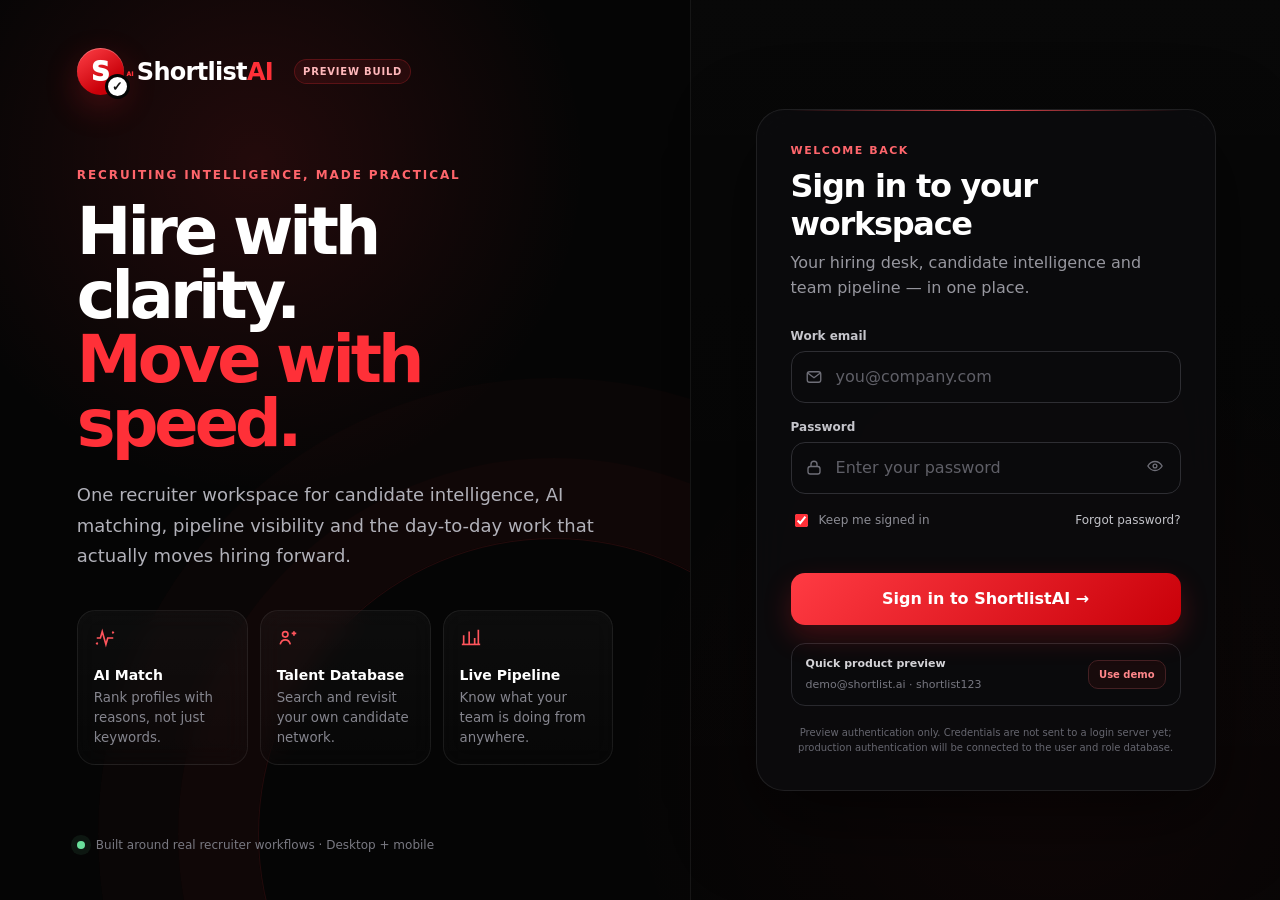
==== static/login.html @ 1497d72a "Add premium ShortlistAI login experience" ====
<!doctype html>
<html lang="en">
<head>
<meta charset="utf-8"/>
<meta name="viewport" content="width=device-width,initial-scale=1,viewport-fit=cover"/>
<title>Sign in · ShortlistAI</title>
<meta name="theme-color" content="#050505"/>
<link rel="manifest" href="/static/manifest.webmanifest"/>
<link rel="icon" type="image/png" sizes="192x192" href="/static/icons/icon-192.png"/>
<style>
:root{
  --bg:#050505;--panel:#0c0c0e;--panel2:#121214;--line:#29292e;--line2:#3b1d20;
  --text:#fff;--muted:#97979f;--soft:#c9c9cf;--red:#ff3038;--red2:#cf0710;--green:#69df9b;
  --shadow:0 28px 80px rgba(0,0,0,.55);--mx:20%;--my:18%;
}
*{box-sizing:border-box}html,body{margin:0;min-height:100%;background:#050505;color:var(--text);font-family:Inter,ui-sans-serif,system-ui,-apple-system,BlinkMacSystemFont,"Segoe UI",sans-serif}
body{min-height:100vh;overflow-x:hidden;background:
 radial-gradient(750px circle at var(--mx) var(--my),rgba(255,48,56,.12),transparent 44%),
 radial-gradient(900px circle at 82% 85%,rgba(255,48,56,.045),transparent 48%),#050505}
button,input{font:inherit}button{cursor:pointer}.shell{min-height:100vh;display:grid;grid-template-columns:minmax(0,1.08fr) minmax(440px,.92fr)}
.story{position:relative;padding:48px clamp(42px,6vw,86px);display:flex;flex-direction:column;overflow:hidden;border-right:1px solid rgba(255,255,255,.065)}
.story:after{content:"";position:absolute;inset:auto -160px -230px auto;width:590px;height:590px;border:1px solid rgba(255,48,56,.12);border-radius:50%;box-shadow:0 0 0 80px rgba(255,48,56,.025),0 0 0 160px rgba(255,48,56,.018);pointer-events:none}
.brand{display:flex;align-items:center;gap:13px;position:relative;z-index:2}.brand-mark{width:47px;height:47px;border-radius:50%;display:grid;place-items:center;position:relative;background:linear-gradient(145deg,#ff4148,#c90009 72%);box-shadow:0 12px 34px rgba(255,35,44,.24),inset 0 1px 0 rgba(255,255,255,.28)}
.brand-s{font-size:26px;font-weight:950;letter-spacing:-2px;line-height:1;transform:translateX(-1px)}.brand-check{position:absolute;right:-6px;bottom:-4px;width:25px;height:25px;border-radius:50%;background:#fff;color:#111;display:grid;place-items:center;font-size:13px;font-weight:950;border:3px solid #050505}.brand-check small{position:absolute;font-size:6px;color:var(--red);font-weight:950;right:-7px;top:-7px;letter-spacing:.04em}
.brand-name{font-size:24px;font-weight:900;letter-spacing:-.7px}.brand-name span{color:var(--red)}
.preview-badge{margin-left:8px;color:#ffb7ba;background:rgba(255,48,56,.09);border:1px solid rgba(255,48,56,.22);font-size:10px;font-weight:850;text-transform:uppercase;letter-spacing:.08em;border-radius:999px;padding:6px 8px}
.hero{margin:auto 0;max-width:760px;position:relative;z-index:2}.kicker{color:#ff656b;font-size:12px;text-transform:uppercase;letter-spacing:.16em;font-weight:900;margin-bottom:18px}.hero h1{font-size:clamp(46px,5.1vw,76px);line-height:.98;letter-spacing:-4px;margin:0 0 24px;max-width:740px}.hero h1 em{font-style:normal;color:var(--red)}.hero p{color:#b1b1b9;font-size:18px;line-height:1.7;max-width:620px;margin:0}
.feature-strip{display:grid;grid-template-columns:repeat(3,1fr);gap:12px;margin-top:38px;max-width:680px}.mini{border:1px solid rgba(255,255,255,.075);background:linear-gradient(180deg,rgba(255,255,255,.035),rgba(255,255,255,.012));border-radius:18px;padding:16px;backdrop-filter:blur(12px);transition:.25s ease}.mini:hover{border-color:rgba(255,48,56,.35);transform:translateY(-3px);background:rgba(255,48,56,.035)}.mini svg{width:22px;height:22px;color:#ff555c;margin-bottom:14px}.mini b{display:block;font-size:14px;margin-bottom:4px}.mini small{color:#85858e;line-height:1.45}
.trust{display:flex;align-items:center;gap:11px;color:#797982;font-size:12px;position:relative;z-index:2}.pulse{width:8px;height:8px;border-radius:50%;background:var(--green);box-shadow:0 0 0 6px rgba(105,223,155,.08)}
.login-side{display:grid;place-items:center;padding:34px;background:linear-gradient(180deg,rgba(255,255,255,.012),rgba(255,255,255,0))}.login-card{width:min(460px,100%);background:rgba(12,12,14,.87);border:1px solid rgba(255,255,255,.085);border-radius:28px;padding:34px;box-shadow:var(--shadow);backdrop-filter:blur(18px);position:relative;overflow:hidden}.login-card:before{content:"";position:absolute;left:32px;right:32px;top:0;height:1px;background:linear-gradient(90deg,transparent,rgba(255,77,85,.9),transparent)}
.mobile-brand{display:none;margin-bottom:28px}.eyebrow{font-size:11px;color:#ff666c;text-transform:uppercase;letter-spacing:.14em;font-weight:900;margin-bottom:10px}.login-card h2{font-size:32px;letter-spacing:-1.3px;margin:0 0 8px}.sub{color:var(--muted);margin:0 0 28px;line-height:1.55}.field{margin-bottom:17px}.field label{display:flex;justify-content:space-between;align-items:center;color:#c5c5cb;font-size:12px;font-weight:800;margin-bottom:8px}.input-wrap{position:relative}.input-wrap svg{position:absolute;left:14px;top:50%;transform:translateY(-50%);width:18px;height:18px;color:#6f6f78}.input-wrap input{width:100%;height:52px;background:#0a0a0c;border:1px solid #2e2e33;border-radius:14px;color:#fff;outline:none;padding:0 46px 0 44px;transition:.2s ease}.input-wrap input::placeholder{color:#5f5f67}.input-wrap input:focus{border-color:#b6282e;box-shadow:0 0 0 4px rgba(255,48,56,.09);background:#0d0d0f}.pw-toggle{position:absolute;right:7px;top:7px;width:38px;height:38px;border:0;background:transparent;color:#898992;border-radius:10px}.pw-toggle:hover{background:#171719;color:#fff}.pw-toggle svg{position:static;transform:none;width:18px;height:18px}
.form-row{display:flex;align-items:center;justify-content:space-between;gap:12px;margin:4px 0 21px;color:#8d8d95;font-size:12px}.remember{display:flex;align-items:center;gap:8px}.remember input{accent-color:var(--red)}.forgot{color:#c3c3c9;text-decoration:none}.forgot:hover{color:#fff}.signin{width:100%;height:52px;border:0;border-radius:14px;color:#fff;font-weight:900;background:linear-gradient(135deg,#ff3b43,#c90009);box-shadow:0 12px 28px rgba(255,31,40,.22);position:relative;overflow:hidden;transition:.2s ease}.signin:before{content:"";position:absolute;inset:0;background:linear-gradient(110deg,transparent 25%,rgba(255,255,255,.18) 45%,transparent 65%);transform:translateX(-120%);transition:.55s ease}.signin:hover{transform:translateY(-1px);box-shadow:0 16px 34px rgba(255,31,40,.29)}.signin:hover:before{transform:translateX(120%)}.signin:active{transform:translateY(0)}
.demo{margin-top:18px;border:1px solid #29292e;background:#0a0a0c;border-radius:14px;padding:13px 14px;display:flex;align-items:center;justify-content:space-between;gap:12px}.demo div{min-width:0}.demo b{display:block;font-size:11px;color:#d4d4d8;margin-bottom:3px}.demo span{color:#777780;font-size:11px;white-space:nowrap;overflow:hidden;text-overflow:ellipsis}.demo button{border:1px solid #442023;background:#180b0c;color:#ff878b;border-radius:10px;padding:8px 10px;font-size:10px;font-weight:850}.demo button:hover{border-color:#943038;color:#fff}.fineprint{margin:19px 3px 0;color:#66666f;font-size:10px;line-height:1.55;text-align:center}.error{min-height:18px;color:#ff777d;font-size:11px;font-weight:700;margin:-6px 0 10px;text-align:center}.success{color:#83e7aa}
.view-toggle{display:none;position:fixed;top:13px;right:13px;z-index:100;border:1px solid #492025;background:rgba(9,9,10,.92);color:#fff;border-radius:999px;padding:9px 12px;font-size:10px;font-weight:850;backdrop-filter:blur(10px)}
@media(max-width:900px){.shell{display:block}.story{display:none}.login-side{min-height:100vh;padding:22px 16px}.login-card{padding:27px 20px 24px;border-radius:23px}.mobile-brand{display:flex}.login-card h2{font-size:29px}.view-toggle{display:block}.force-desktop{min-width:1160px;overflow-x:auto}.force-desktop .shell{display:grid;grid-template-columns:minmax(0,1.08fr) minmax(440px,.92fr);min-height:100vh}.force-desktop .story{display:flex;min-height:100vh}.force-desktop .login-side{min-height:100vh;padding:34px}.force-desktop .mobile-brand{display:none}.force-desktop .view-toggle{position:fixed}}
@media(max-width:420px){.login-side{padding:14px 11px}.login-card{border-radius:20px}.form-row{align-items:flex-start}.brand-name{font-size:21px}.brand-mark{width:43px;height:43px}}
</style>
</head>
<body>
<button id="viewToggle" class="view-toggle" type="button">Desktop View</button>
<div class="shell">
  <section class="story">
    <div class="brand">
      <div class="brand-mark" aria-hidden="true"><span class="brand-s">S</span><span class="brand-check">✓<small>AI</small></span></div>
      <div class="brand-name">Shortlist<span>AI</span></div><span class="preview-badge">Preview build</span>
    </div>
    <div class="hero">
      <div class="kicker">Recruiting intelligence, made practical</div>
      <h1>Hire with clarity.<br/><em>Move with speed.</em></h1>
      <p>One recruiter workspace for candidate intelligence, AI matching, pipeline visibility and the day-to-day work that actually moves hiring forward.</p>
      <div class="feature-strip">
        <div class="mini">
          <svg viewBox="0 0 24 24" fill="none" stroke="currentColor" stroke-width="1.8"><path d="M3 12h4l2-7 4 14 2-7h6"/><path d="M20 5l1 1-1 1M4 17l-1 1 1 1"/></svg>
          <b>AI Match</b><small>Rank profiles with reasons, not just keywords.</small>
        </div>
        <div class="mini">
          <svg viewBox="0 0 24 24" fill="none" stroke="currentColor" stroke-width="1.8"><circle cx="9" cy="8" r="3"/><path d="M3.5 19c.7-3.2 2.6-5 5.5-5s4.8 1.8 5.5 5"/><path d="M16 7h5M18.5 4.5v5"/></svg>
          <b>Talent Database</b><small>Search and revisit your own candidate network.</small>
        </div>
        <div class="mini">
          <svg viewBox="0 0 24 24" fill="none" stroke="currentColor" stroke-width="1.8"><path d="M4 19V9m6 10V5m6 14v-7m4 7V3"/><path d="M2 19h20"/></svg>
          <b>Live Pipeline</b><small>Know what your team is doing from anywhere.</small>
        </div>
      </div>
    </div>
    <div class="trust"><span class="pulse"></span><span>Built around real recruiter workflows · Desktop + mobile</span></div>
  </section>

  <section class="login-side">
    <div class="login-card">
      <div class="mobile-brand brand">
        <div class="brand-mark" aria-hidden="true"><span class="brand-s">S</span><span class="brand-check">✓<small>AI</small></span></div>
        <div class="brand-name">Shortlist<span>AI</span></div>
      </div>
      <div class="eyebrow">Welcome back</div>
      <h2>Sign in to your workspace</h2>
      <p class="sub">Your hiring desk, candidate intelligence and team pipeline — in one place.</p>
      <form id="loginForm" novalidate>
        <div class="field">
          <label for="email">Work email</label>
          <div class="input-wrap">
            <svg viewBox="0 0 24 24" fill="none" stroke="currentColor" stroke-width="1.8"><rect x="3" y="5" width="18" height="14" rx="3"/><path d="m4 7 8 6 8-6"/></svg>
            <input id="email" type="email" autocomplete="username" placeholder="you@company.com"/>
          </div>
        </div>
        <div class="field">
          <label for="password"><span>Password</span></label>
          <div class="input-wrap">
            <svg viewBox="0 0 24 24" fill="none" stroke="currentColor" stroke-width="1.8"><rect x="4" y="10" width="16" height="10" rx="3"/><path d="M8 10V7a4 4 0 0 1 8 0v3"/></svg>
            <input id="password" type="password" autocomplete="current-password" placeholder="Enter your password"/>
            <button id="pwToggle" class="pw-toggle" type="button" aria-label="Show password">
              <svg viewBox="0 0 24 24" fill="none" stroke="currentColor" stroke-width="1.8"><path d="M2.5 12s3.5-6 9.5-6 9.5 6 9.5 6-3.5 6-9.5 6-9.5-6-9.5-6Z"/><circle cx="12" cy="12" r="2.5"/></svg>
            </button>
          </div>
        </div>
        <div class="form-row"><label class="remember"><input id="remember" type="checkbox" checked/> Keep me signed in</label><a class="forgot" href="#" onclick="return false">Forgot password?</a></div>
        <div id="error" class="error" aria-live="polite"></div>
        <button class="signin" type="submit">Sign in to ShortlistAI →</button>
      </form>
      <div class="demo">
        <div><b>Quick product preview</b><span>demo@shortlist.ai · shortlist123</span></div>
        <button id="fillDemo" type="button">Use demo</button>
      </div>
      <div class="fineprint">Preview authentication only. Credentials are not sent to a login server yet; production authentication will be connected to the user and role database.</div>
    </div>
  </section>
</div>
<script>
const $=id=>document.getElementById(id);
window.addEventListener('pointermove',e=>{document.documentElement.style.setProperty('--mx',`${(e.clientX/window.innerWidth)*100}%`);document.documentElement.style.setProperty('--my',`${(e.clientY/window.innerHeight)*100}%`)});
$('pwToggle').onclick=()=>{const p=$('password'),show=p.type==='password';p.type=show?'text':'password';$('pwToggle').setAttribute('aria-label',show?'Hide password':'Show password')};
$('fillDemo').onclick=()=>{$('email').value='demo@shortlist.ai';$('password').value='shortlist123';$('error').textContent='Demo access ready.';$('error').classList.add('success');setTimeout(()=>$('error').classList.remove('success'),900)};
$('loginForm').onsubmit=e=>{e.preventDefault();const email=$('email').value.trim(),pw=$('password').value;if(!/^\S+@\S+\.\S+$/.test(email)){showError('Enter a valid work email.');return}if(pw.length<6){showError('Password must be at least 6 characters.');return}localStorage.setItem('shortlistai-preview-session',JSON.stringify({email,remember:$('remember').checked,ts:Date.now()}));$('error').textContent='Opening your workspace…';$('error').classList.add('success');setTimeout(()=>location.href='/app',420)};
function showError(msg){$('error').classList.remove('success');$('error').textContent=msg}
function syncView(){const mobile=matchMedia('(max-width:900px)').matches,desktop=mobile&&localStorage.getItem('shortlistai-login-view')==='desktop';document.body.classList.toggle('force-desktop',desktop);$('viewToggle').textContent=desktop?'Mobile View':'Desktop View'}
$('viewToggle').onclick=()=>{const desktop=document.body.classList.contains('force-desktop');localStorage.setItem('shortlistai-login-view',desktop?'mobile':'desktop');syncView();scrollTo({top:0,left:0,behavior:'smooth'})};addEventListener('resize',syncView);syncView();
</script>
</body>
</html>
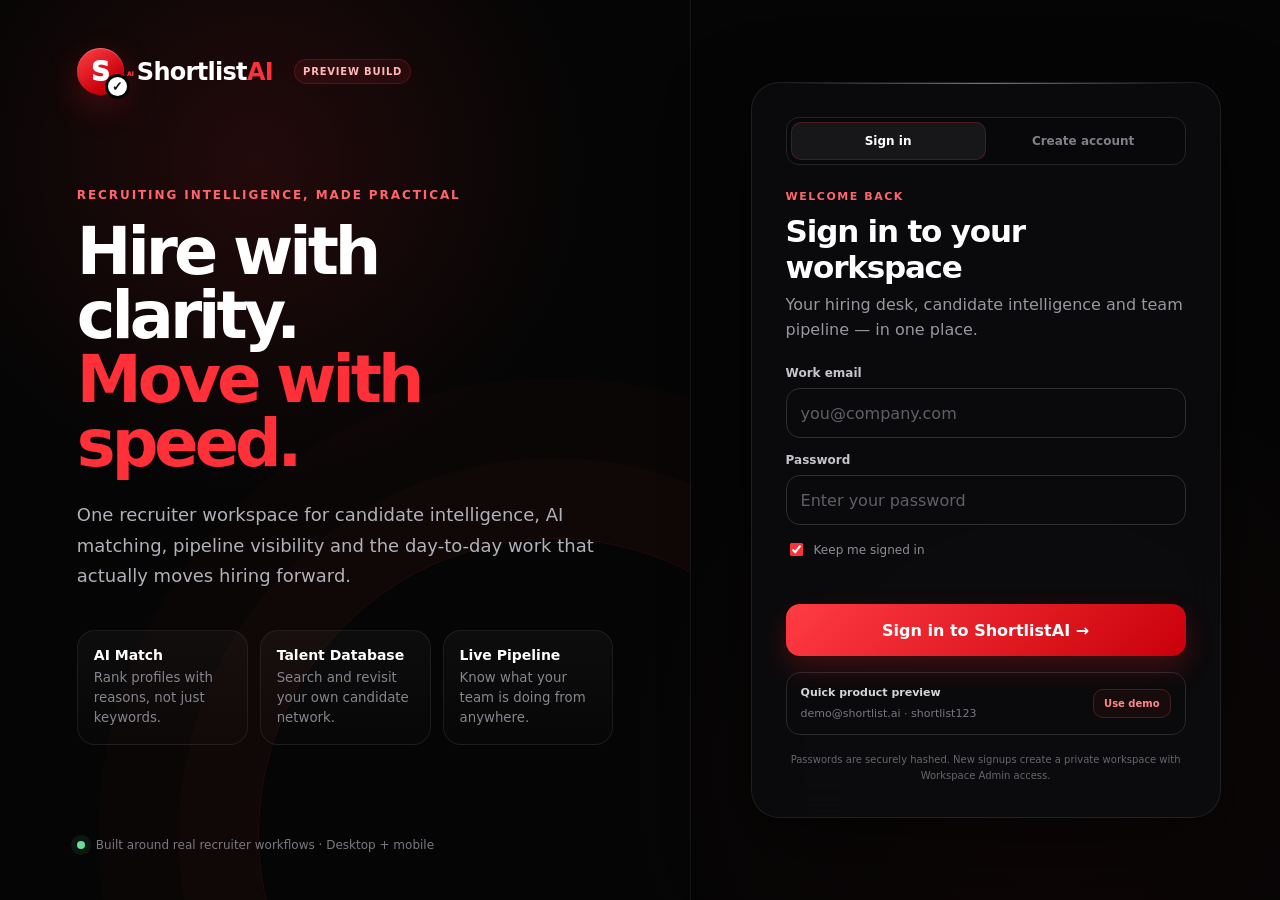
==== commit 3399f663: "Add Create Account flow to login page" ====
--- a/static/login.html
+++ b/static/login.html
@@ -3,117 +3,47 @@
 <head>
 <meta charset="utf-8"/>
 <meta name="viewport" content="width=device-width,initial-scale=1,viewport-fit=cover"/>
-<title>Sign in · ShortlistAI</title>
+<title>ShortlistAI · Sign in</title>
 <meta name="theme-color" content="#050505"/>
 <link rel="manifest" href="/static/manifest.webmanifest"/>
-<link rel="icon" type="image/png" sizes="192x192" href="/static/icons/icon-192.png"/>
+<link rel="icon" type="image/png" sizes="192x192" href="/static/icons/icon-192-v3.png"/>
 <style>
-:root{
-  --bg:#050505;--panel:#0c0c0e;--panel2:#121214;--line:#29292e;--line2:#3b1d20;
-  --text:#fff;--muted:#97979f;--soft:#c9c9cf;--red:#ff3038;--red2:#cf0710;--green:#69df9b;
-  --shadow:0 28px 80px rgba(0,0,0,.55);--mx:20%;--my:18%;
-}
-*{box-sizing:border-box}html,body{margin:0;min-height:100%;background:#050505;color:var(--text);font-family:Inter,ui-sans-serif,system-ui,-apple-system,BlinkMacSystemFont,"Segoe UI",sans-serif}
-body{min-height:100vh;overflow-x:hidden;background:
- radial-gradient(750px circle at var(--mx) var(--my),rgba(255,48,56,.12),transparent 44%),
- radial-gradient(900px circle at 82% 85%,rgba(255,48,56,.045),transparent 48%),#050505}
-button,input{font:inherit}button{cursor:pointer}.shell{min-height:100vh;display:grid;grid-template-columns:minmax(0,1.08fr) minmax(440px,.92fr)}
-.story{position:relative;padding:48px clamp(42px,6vw,86px);display:flex;flex-direction:column;overflow:hidden;border-right:1px solid rgba(255,255,255,.065)}
-.story:after{content:"";position:absolute;inset:auto -160px -230px auto;width:590px;height:590px;border:1px solid rgba(255,48,56,.12);border-radius:50%;box-shadow:0 0 0 80px rgba(255,48,56,.025),0 0 0 160px rgba(255,48,56,.018);pointer-events:none}
-.brand{display:flex;align-items:center;gap:13px;position:relative;z-index:2}.brand-mark{width:47px;height:47px;border-radius:50%;display:grid;place-items:center;position:relative;background:linear-gradient(145deg,#ff4148,#c90009 72%);box-shadow:0 12px 34px rgba(255,35,44,.24),inset 0 1px 0 rgba(255,255,255,.28)}
-.brand-s{font-size:26px;font-weight:950;letter-spacing:-2px;line-height:1;transform:translateX(-1px)}.brand-check{position:absolute;right:-6px;bottom:-4px;width:25px;height:25px;border-radius:50%;background:#fff;color:#111;display:grid;place-items:center;font-size:13px;font-weight:950;border:3px solid #050505}.brand-check small{position:absolute;font-size:6px;color:var(--red);font-weight:950;right:-7px;top:-7px;letter-spacing:.04em}
-.brand-name{font-size:24px;font-weight:900;letter-spacing:-.7px}.brand-name span{color:var(--red)}
-.preview-badge{margin-left:8px;color:#ffb7ba;background:rgba(255,48,56,.09);border:1px solid rgba(255,48,56,.22);font-size:10px;font-weight:850;text-transform:uppercase;letter-spacing:.08em;border-radius:999px;padding:6px 8px}
-.hero{margin:auto 0;max-width:760px;position:relative;z-index:2}.kicker{color:#ff656b;font-size:12px;text-transform:uppercase;letter-spacing:.16em;font-weight:900;margin-bottom:18px}.hero h1{font-size:clamp(46px,5.1vw,76px);line-height:.98;letter-spacing:-4px;margin:0 0 24px;max-width:740px}.hero h1 em{font-style:normal;color:var(--red)}.hero p{color:#b1b1b9;font-size:18px;line-height:1.7;max-width:620px;margin:0}
-.feature-strip{display:grid;grid-template-columns:repeat(3,1fr);gap:12px;margin-top:38px;max-width:680px}.mini{border:1px solid rgba(255,255,255,.075);background:linear-gradient(180deg,rgba(255,255,255,.035),rgba(255,255,255,.012));border-radius:18px;padding:16px;backdrop-filter:blur(12px);transition:.25s ease}.mini:hover{border-color:rgba(255,48,56,.35);transform:translateY(-3px);background:rgba(255,48,56,.035)}.mini svg{width:22px;height:22px;color:#ff555c;margin-bottom:14px}.mini b{display:block;font-size:14px;margin-bottom:4px}.mini small{color:#85858e;line-height:1.45}
-.trust{display:flex;align-items:center;gap:11px;color:#797982;font-size:12px;position:relative;z-index:2}.pulse{width:8px;height:8px;border-radius:50%;background:var(--green);box-shadow:0 0 0 6px rgba(105,223,155,.08)}
-.login-side{display:grid;place-items:center;padding:34px;background:linear-gradient(180deg,rgba(255,255,255,.012),rgba(255,255,255,0))}.login-card{width:min(460px,100%);background:rgba(12,12,14,.87);border:1px solid rgba(255,255,255,.085);border-radius:28px;padding:34px;box-shadow:var(--shadow);backdrop-filter:blur(18px);position:relative;overflow:hidden}.login-card:before{content:"";position:absolute;left:32px;right:32px;top:0;height:1px;background:linear-gradient(90deg,transparent,rgba(255,77,85,.9),transparent)}
-.mobile-brand{display:none;margin-bottom:28px}.eyebrow{font-size:11px;color:#ff666c;text-transform:uppercase;letter-spacing:.14em;font-weight:900;margin-bottom:10px}.login-card h2{font-size:32px;letter-spacing:-1.3px;margin:0 0 8px}.sub{color:var(--muted);margin:0 0 28px;line-height:1.55}.field{margin-bottom:17px}.field label{display:flex;justify-content:space-between;align-items:center;color:#c5c5cb;font-size:12px;font-weight:800;margin-bottom:8px}.input-wrap{position:relative}.input-wrap svg{position:absolute;left:14px;top:50%;transform:translateY(-50%);width:18px;height:18px;color:#6f6f78}.input-wrap input{width:100%;height:52px;background:#0a0a0c;border:1px solid #2e2e33;border-radius:14px;color:#fff;outline:none;padding:0 46px 0 44px;transition:.2s ease}.input-wrap input::placeholder{color:#5f5f67}.input-wrap input:focus{border-color:#b6282e;box-shadow:0 0 0 4px rgba(255,48,56,.09);background:#0d0d0f}.pw-toggle{position:absolute;right:7px;top:7px;width:38px;height:38px;border:0;background:transparent;color:#898992;border-radius:10px}.pw-toggle:hover{background:#171719;color:#fff}.pw-toggle svg{position:static;transform:none;width:18px;height:18px}
-.form-row{display:flex;align-items:center;justify-content:space-between;gap:12px;margin:4px 0 21px;color:#8d8d95;font-size:12px}.remember{display:flex;align-items:center;gap:8px}.remember input{accent-color:var(--red)}.forgot{color:#c3c3c9;text-decoration:none}.forgot:hover{color:#fff}.signin{width:100%;height:52px;border:0;border-radius:14px;color:#fff;font-weight:900;background:linear-gradient(135deg,#ff3b43,#c90009);box-shadow:0 12px 28px rgba(255,31,40,.22);position:relative;overflow:hidden;transition:.2s ease}.signin:before{content:"";position:absolute;inset:0;background:linear-gradient(110deg,transparent 25%,rgba(255,255,255,.18) 45%,transparent 65%);transform:translateX(-120%);transition:.55s ease}.signin:hover{transform:translateY(-1px);box-shadow:0 16px 34px rgba(255,31,40,.29)}.signin:hover:before{transform:translateX(120%)}.signin:active{transform:translateY(0)}
-.demo{margin-top:18px;border:1px solid #29292e;background:#0a0a0c;border-radius:14px;padding:13px 14px;display:flex;align-items:center;justify-content:space-between;gap:12px}.demo div{min-width:0}.demo b{display:block;font-size:11px;color:#d4d4d8;margin-bottom:3px}.demo span{color:#777780;font-size:11px;white-space:nowrap;overflow:hidden;text-overflow:ellipsis}.demo button{border:1px solid #442023;background:#180b0c;color:#ff878b;border-radius:10px;padding:8px 10px;font-size:10px;font-weight:850}.demo button:hover{border-color:#943038;color:#fff}.fineprint{margin:19px 3px 0;color:#66666f;font-size:10px;line-height:1.55;text-align:center}.error{min-height:18px;color:#ff777d;font-size:11px;font-weight:700;margin:-6px 0 10px;text-align:center}.success{color:#83e7aa}
-.view-toggle{display:none;position:fixed;top:13px;right:13px;z-index:100;border:1px solid #492025;background:rgba(9,9,10,.92);color:#fff;border-radius:999px;padding:9px 12px;font-size:10px;font-weight:850;backdrop-filter:blur(10px)}
-@media(max-width:900px){.shell{display:block}.story{display:none}.login-side{min-height:100vh;padding:22px 16px}.login-card{padding:27px 20px 24px;border-radius:23px}.mobile-brand{display:flex}.login-card h2{font-size:29px}.view-toggle{display:block}.force-desktop{min-width:1160px;overflow-x:auto}.force-desktop .shell{display:grid;grid-template-columns:minmax(0,1.08fr) minmax(440px,.92fr);min-height:100vh}.force-desktop .story{display:flex;min-height:100vh}.force-desktop .login-side{min-height:100vh;padding:34px}.force-desktop .mobile-brand{display:none}.force-desktop .view-toggle{position:fixed}}
-@media(max-width:420px){.login-side{padding:14px 11px}.login-card{border-radius:20px}.form-row{align-items:flex-start}.brand-name{font-size:21px}.brand-mark{width:43px;height:43px}}
+:root{--bg:#050505;--panel:#0c0c0e;--line:#29292e;--text:#fff;--muted:#97979f;--red:#ff3038;--green:#69df9b;--shadow:0 28px 80px rgba(0,0,0,.55);--mx:20%;--my:18%}
+*{box-sizing:border-box}html,body{margin:0;min-height:100%;background:#050505;color:var(--text);font-family:Inter,ui-sans-serif,system-ui,-apple-system,BlinkMacSystemFont,"Segoe UI",sans-serif}body{min-height:100vh;overflow-x:hidden;background:radial-gradient(750px circle at var(--mx) var(--my),rgba(255,48,56,.12),transparent 44%),radial-gradient(900px circle at 82% 85%,rgba(255,48,56,.045),transparent 48%),#050505}button,input{font:inherit}button{cursor:pointer}.shell{min-height:100vh;display:grid;grid-template-columns:minmax(0,1.08fr) minmax(440px,.92fr)}.story{position:relative;padding:48px clamp(42px,6vw,86px);display:flex;flex-direction:column;overflow:hidden;border-right:1px solid rgba(255,255,255,.065)}.story:after{content:"";position:absolute;inset:auto -160px -230px auto;width:590px;height:590px;border:1px solid rgba(255,48,56,.12);border-radius:50%;box-shadow:0 0 0 80px rgba(255,48,56,.025),0 0 0 160px rgba(255,48,56,.018);pointer-events:none}.brand{display:flex;align-items:center;gap:13px;position:relative;z-index:2}.brand-mark{width:47px;height:47px;border-radius:50%;display:grid;place-items:center;position:relative;background:linear-gradient(145deg,#ff4148,#c90009 72%);box-shadow:0 12px 34px rgba(255,35,44,.24),inset 0 1px 0 rgba(255,255,255,.28)}.brand-s{font-size:26px;font-weight:950;letter-spacing:-2px;line-height:1;transform:translateX(-1px)}.brand-check{position:absolute;right:-6px;bottom:-4px;width:25px;height:25px;border-radius:50%;background:#fff;color:#111;display:grid;place-items:center;font-size:13px;font-weight:950;border:3px solid #050505}.brand-check small{position:absolute;font-size:6px;color:var(--red);font-weight:950;right:-7px;top:-7px}.brand-name{font-size:24px;font-weight:900;letter-spacing:-.7px}.brand-name span{color:var(--red)}.preview-badge{margin-left:8px;color:#ffb7ba;background:rgba(255,48,56,.09);border:1px solid rgba(255,48,56,.22);font-size:10px;font-weight:850;text-transform:uppercase;letter-spacing:.08em;border-radius:999px;padding:6px 8px}.hero{margin:auto 0;max-width:760px;position:relative;z-index:2}.kicker{color:#ff656b;font-size:12px;text-transform:uppercase;letter-spacing:.16em;font-weight:900;margin-bottom:18px}.hero h1{font-size:clamp(46px,5.1vw,76px);line-height:.98;letter-spacing:-4px;margin:0 0 24px;max-width:740px}.hero h1 em{font-style:normal;color:var(--red)}.hero p{color:#b1b1b9;font-size:18px;line-height:1.7;max-width:620px;margin:0}.feature-strip{display:grid;grid-template-columns:repeat(3,1fr);gap:12px;margin-top:38px;max-width:680px}.mini{border:1px solid rgba(255,255,255,.075);background:linear-gradient(180deg,rgba(255,255,255,.035),rgba(255,255,255,.012));border-radius:18px;padding:16px}.mini b{display:block;font-size:14px;margin-bottom:4px}.mini small{color:#85858e;line-height:1.45}.trust{display:flex;align-items:center;gap:11px;color:#797982;font-size:12px;position:relative;z-index:2}.pulse{width:8px;height:8px;border-radius:50%;background:var(--green);box-shadow:0 0 0 6px rgba(105,223,155,.08)}.login-side{display:grid;place-items:center;padding:34px}.login-card{width:min(470px,100%);background:rgba(12,12,14,.9);border:1px solid rgba(255,255,255,.085);border-radius:28px;padding:34px;box-shadow:var(--shadow);backdrop-filter:blur(18px);position:relative;overflow:hidden}.login-card:before{content:"";position:absolute;left:32px;right:32px;top:0;height:1px;background:linear-gradient(90deg,transparent,rgba(255,77,85,.9),transparent)}.mobile-brand{display:none;margin-bottom:26px}.tabs{display:grid;grid-template-columns:1fr 1fr;background:#08080a;border:1px solid #242429;border-radius:13px;padding:4px;margin-bottom:25px}.tab{border:0;background:transparent;color:#7f7f88;border-radius:10px;height:38px;font-size:12px;font-weight:850}.tab.active{background:#17171a;color:#fff;box-shadow:inset 0 0 0 1px rgba(255,48,56,.22)}.eyebrow{font-size:11px;color:#ff666c;text-transform:uppercase;letter-spacing:.14em;font-weight:900;margin-bottom:10px}.login-card h2{font-size:31px;letter-spacing:-1.2px;margin:0 0 8px}.sub{color:var(--muted);margin:0 0 24px;line-height:1.55}.field{margin-bottom:15px}.field label{display:block;color:#c5c5cb;font-size:12px;font-weight:800;margin-bottom:8px}.input-wrap{position:relative}.input-wrap input{width:100%;height:50px;background:#0a0a0c;border:1px solid #2e2e33;border-radius:14px;color:#fff;outline:none;padding:0 14px;transition:.2s ease}.input-wrap input::placeholder{color:#5f5f67}.input-wrap input:focus{border-color:#b6282e;box-shadow:0 0 0 4px rgba(255,48,56,.09);background:#0d0d0f}.form-row{display:flex;align-items:center;justify-content:space-between;gap:12px;margin:3px 0 19px;color:#8d8d95;font-size:12px}.remember{display:flex;align-items:center;gap:8px}.remember input{accent-color:var(--red)}.submit{width:100%;height:52px;border:0;border-radius:14px;color:#fff;font-weight:900;background:linear-gradient(135deg,#ff3b43,#c90009);box-shadow:0 12px 28px rgba(255,31,40,.22)}.demo{margin-top:16px;border:1px solid #29292e;background:#0a0a0c;border-radius:14px;padding:13px 14px;display:flex;align-items:center;justify-content:space-between;gap:12px}.demo b{display:block;font-size:11px;color:#d4d4d8;margin-bottom:3px}.demo span{color:#777780;font-size:11px}.demo button{border:1px solid #442023;background:#180b0c;color:#ff878b;border-radius:10px;padding:8px 10px;font-size:10px;font-weight:850}.fineprint{margin:17px 3px 0;color:#66666f;font-size:10px;line-height:1.55;text-align:center}.error{min-height:18px;color:#ff777d;font-size:11px;font-weight:750;margin:-2px 0 10px;text-align:center}.success{color:#83e7aa}.hidden{display:none!important}.view-toggle{display:none;position:fixed;top:13px;right:13px;z-index:100;border:1px solid #492025;background:rgba(9,9,10,.92);color:#fff;border-radius:999px;padding:9px 12px;font-size:10px;font-weight:850}
+@media(max-width:900px){.shell{display:block}.story{display:none}.login-side{min-height:100vh;padding:22px 16px}.login-card{padding:27px 20px 24px;border-radius:23px}.mobile-brand{display:flex}.view-toggle{display:block}.force-desktop{min-width:1160px;overflow-x:auto}.force-desktop .shell{display:grid;grid-template-columns:minmax(0,1.08fr) minmax(440px,.92fr);min-height:100vh}.force-desktop .story{display:flex;min-height:100vh}.force-desktop .login-side{min-height:100vh;padding:34px}.force-desktop .mobile-brand{display:none}}
 </style>
 </head>
 <body>
 <button id="viewToggle" class="view-toggle" type="button">Desktop View</button>
 <div class="shell">
-  <section class="story">
-    <div class="brand">
-      <div class="brand-mark" aria-hidden="true"><span class="brand-s">S</span><span class="brand-check">✓<small>AI</small></span></div>
-      <div class="brand-name">Shortlist<span>AI</span></div><span class="preview-badge">Preview build</span>
-    </div>
-    <div class="hero">
-      <div class="kicker">Recruiting intelligence, made practical</div>
-      <h1>Hire with clarity.<br/><em>Move with speed.</em></h1>
-      <p>One recruiter workspace for candidate intelligence, AI matching, pipeline visibility and the day-to-day work that actually moves hiring forward.</p>
-      <div class="feature-strip">
-        <div class="mini">
-          <svg viewBox="0 0 24 24" fill="none" stroke="currentColor" stroke-width="1.8"><path d="M3 12h4l2-7 4 14 2-7h6"/><path d="M20 5l1 1-1 1M4 17l-1 1 1 1"/></svg>
-          <b>AI Match</b><small>Rank profiles with reasons, not just keywords.</small>
-        </div>
-        <div class="mini">
-          <svg viewBox="0 0 24 24" fill="none" stroke="currentColor" stroke-width="1.8"><circle cx="9" cy="8" r="3"/><path d="M3.5 19c.7-3.2 2.6-5 5.5-5s4.8 1.8 5.5 5"/><path d="M16 7h5M18.5 4.5v5"/></svg>
-          <b>Talent Database</b><small>Search and revisit your own candidate network.</small>
-        </div>
-        <div class="mini">
-          <svg viewBox="0 0 24 24" fill="none" stroke="currentColor" stroke-width="1.8"><path d="M4 19V9m6 10V5m6 14v-7m4 7V3"/><path d="M2 19h20"/></svg>
-          <b>Live Pipeline</b><small>Know what your team is doing from anywhere.</small>
-        </div>
-      </div>
-    </div>
-    <div class="trust"><span class="pulse"></span><span>Built around real recruiter workflows · Desktop + mobile</span></div>
-  </section>
-
-  <section class="login-side">
-    <div class="login-card">
-      <div class="mobile-brand brand">
-        <div class="brand-mark" aria-hidden="true"><span class="brand-s">S</span><span class="brand-check">✓<small>AI</small></span></div>
-        <div class="brand-name">Shortlist<span>AI</span></div>
-      </div>
-      <div class="eyebrow">Welcome back</div>
-      <h2>Sign in to your workspace</h2>
-      <p class="sub">Your hiring desk, candidate intelligence and team pipeline — in one place.</p>
-      <form id="loginForm" novalidate>
-        <div class="field">
-          <label for="email">Work email</label>
-          <div class="input-wrap">
-            <svg viewBox="0 0 24 24" fill="none" stroke="currentColor" stroke-width="1.8"><rect x="3" y="5" width="18" height="14" rx="3"/><path d="m4 7 8 6 8-6"/></svg>
-            <input id="email" type="email" autocomplete="username" placeholder="you@company.com"/>
-          </div>
-        </div>
-        <div class="field">
-          <label for="password"><span>Password</span></label>
-          <div class="input-wrap">
-            <svg viewBox="0 0 24 24" fill="none" stroke="currentColor" stroke-width="1.8"><rect x="4" y="10" width="16" height="10" rx="3"/><path d="M8 10V7a4 4 0 0 1 8 0v3"/></svg>
-            <input id="password" type="password" autocomplete="current-password" placeholder="Enter your password"/>
-            <button id="pwToggle" class="pw-toggle" type="button" aria-label="Show password">
-              <svg viewBox="0 0 24 24" fill="none" stroke="currentColor" stroke-width="1.8"><path d="M2.5 12s3.5-6 9.5-6 9.5 6 9.5 6-3.5 6-9.5 6-9.5-6-9.5-6Z"/><circle cx="12" cy="12" r="2.5"/></svg>
-            </button>
-          </div>
-        </div>
-        <div class="form-row"><label class="remember"><input id="remember" type="checkbox" checked/> Keep me signed in</label><a class="forgot" href="#" onclick="return false">Forgot password?</a></div>
-        <div id="error" class="error" aria-live="polite"></div>
-        <button class="signin" type="submit">Sign in to ShortlistAI →</button>
-      </form>
-      <div class="demo">
-        <div><b>Quick product preview</b><span>demo@shortlist.ai · shortlist123</span></div>
-        <button id="fillDemo" type="button">Use demo</button>
-      </div>
-      <div class="fineprint">Preview authentication only. Credentials are not sent to a login server yet; production authentication will be connected to the user and role database.</div>
-    </div>
-  </section>
-</div>
+<section class="story">
+<div class="brand"><div class="brand-mark"><span class="brand-s">S</span><span class="brand-check">✓<small>AI</small></span></div><div class="brand-name">Shortlist<span>AI</span></div><span class="preview-badge">Preview build</span></div>
+<div class="hero"><div class="kicker">Recruiting intelligence, made practical</div><h1>Hire with clarity.<br/><em>Move with speed.</em></h1><p>One recruiter workspace for candidate intelligence, AI matching, pipeline visibility and the day-to-day work that actually moves hiring forward.</p><div class="feature-strip"><div class="mini"><b>AI Match</b><small>Rank profiles with reasons, not just keywords.</small></div><div class="mini"><b>Talent Database</b><small>Search and revisit your own candidate network.</small></div><div class="mini"><b>Live Pipeline</b><small>Know what your team is doing from anywhere.</small></div></div></div>
+<div class="trust"><span class="pulse"></span><span>Built around real recruiter workflows · Desktop + mobile</span></div>
+</section>
+<section class="login-side"><div class="login-card">
+<div class="mobile-brand brand"><div class="brand-mark"><span class="brand-s">S</span><span class="brand-check">✓<small>AI</small></span></div><div class="brand-name">Shortlist<span>AI</span></div></div>
+<div class="tabs"><button id="signInTab" class="tab active" type="button">Sign in</button><button id="createTab" class="tab" type="button">Create account</button></div>
+<div id="loginPane"><div class="eyebrow">Welcome back</div><h2>Sign in to your workspace</h2><p class="sub">Your hiring desk, candidate intelligence and team pipeline — in one place.</p>
+<form id="loginForm" novalidate><div class="field"><label for="email">Work email</label><div class="input-wrap"><input id="email" type="email" autocomplete="username" placeholder="you@company.com"/></div></div><div class="field"><label for="password">Password</label><div class="input-wrap"><input id="password" type="password" autocomplete="current-password" placeholder="Enter your password"/></div></div><div class="form-row"><label class="remember"><input id="remember" type="checkbox" checked/> Keep me signed in</label></div><div id="loginError" class="error" aria-live="polite"></div><button class="submit" type="submit">Sign in to ShortlistAI →</button></form>
+<div class="demo"><div><b>Quick product preview</b><span>demo@shortlist.ai · shortlist123</span></div><button id="fillDemo" type="button">Use demo</button></div></div>
+<div id="createPane" class="hidden"><div class="eyebrow">Get started</div><h2>Create your workspace</h2><p class="sub">Create your account and become the Workspace Admin.</p>
+<form id="createForm" novalidate><div class="field"><label for="fullName">Full name</label><div class="input-wrap"><input id="fullName" autocomplete="name" placeholder="Your full name"/></div></div><div class="field"><label for="workEmail">Work email</label><div class="input-wrap"><input id="workEmail" type="email" autocomplete="email" placeholder="you@company.com"/></div></div><div class="field"><label for="workspaceName">Company / Workspace name</label><div class="input-wrap"><input id="workspaceName" autocomplete="organization" placeholder="Example: Acme Hiring"/></div></div><div class="field"><label for="newPassword">Password</label><div class="input-wrap"><input id="newPassword" type="password" autocomplete="new-password" placeholder="Minimum 8 characters, letter + number"/></div></div><div class="field"><label for="confirmPassword">Confirm password</label><div class="input-wrap"><input id="confirmPassword" type="password" autocomplete="new-password" placeholder="Re-enter password"/></div></div><div id="createError" class="error" aria-live="polite"></div><button class="submit" type="submit">Create account →</button></form></div>
+<div class="fineprint">Passwords are securely hashed. New signups create a private workspace with Workspace Admin access.</div>
+</div></section></div>
 <script>
-const $=id=>document.getElementById(id);
+const $=id=>document.getElementById(id);const SESSION_KEY='shortlistai-auth-session';
 window.addEventListener('pointermove',e=>{document.documentElement.style.setProperty('--mx',`${(e.clientX/window.innerWidth)*100}%`);document.documentElement.style.setProperty('--my',`${(e.clientY/window.innerHeight)*100}%`)});
-$('pwToggle').onclick=()=>{const p=$('password'),show=p.type==='password';p.type=show?'text':'password';$('pwToggle').setAttribute('aria-label',show?'Hide password':'Show password')};
-$('fillDemo').onclick=()=>{$('email').value='demo@shortlist.ai';$('password').value='shortlist123';$('error').textContent='Demo access ready.';$('error').classList.add('success');setTimeout(()=>$('error').classList.remove('success'),900)};
-$('loginForm').onsubmit=e=>{e.preventDefault();const email=$('email').value.trim(),pw=$('password').value;if(!/^\S+@\S+\.\S+$/.test(email)){showError('Enter a valid work email.');return}if(pw.length<6){showError('Password must be at least 6 characters.');return}localStorage.setItem('shortlistai-preview-session',JSON.stringify({email,remember:$('remember').checked,ts:Date.now()}));$('error').textContent='Opening your workspace…';$('error').classList.add('success');setTimeout(()=>location.href='/app',420)};
-function showError(msg){$('error').classList.remove('success');$('error').textContent=msg}
+function setMode(mode){const create=mode==='create';$('loginPane').classList.toggle('hidden',create);$('createPane').classList.toggle('hidden',!create);$('signInTab').classList.toggle('active',!create);$('createTab').classList.toggle('active',create);document.title=(create?'Create account':'Sign in')+' · ShortlistAI'}
+$('signInTab').onclick=()=>setMode('login');$('createTab').onclick=()=>setMode('create');
+function message(id,msg,ok=false){const el=$(id);el.textContent=msg;el.classList.toggle('success',ok)}
+async function post(url,body){const r=await fetch(url,{method:'POST',headers:{'Content-Type':'application/json'},body:JSON.stringify(body)});let data={};try{data=await r.json()}catch{}if(!r.ok)throw new Error(data.detail||'Something went wrong.');return data}
+function saveSession(data,remember=true){const value=JSON.stringify({token:data.token,user:data.user,workspace:data.workspace,ts:Date.now()});(remember?localStorage:sessionStorage).setItem(SESSION_KEY,value);localStorage.removeItem('shortlistai-preview-session')}
+$('fillDemo').onclick=()=>{$('email').value='demo@shortlist.ai';$('password').value='shortlist123';message('loginError','Demo access ready.',true)};
+$('loginForm').onsubmit=async e=>{e.preventDefault();const email=$('email').value.trim(),password=$('password').value,remember=$('remember').checked;if(!/^\S+@\S+\.\S+$/.test(email)){message('loginError','Enter a valid work email.');return}try{message('loginError','Signing in…',true);const data=await post('/api/auth/login',{email,password,remember});saveSession(data,remember);location.href='/app'}catch(err){message('loginError',err.message)}};
+$('createForm').onsubmit=async e=>{e.preventDefault();const payload={full_name:$('fullName').value.trim(),email:$('workEmail').value.trim(),workspace_name:$('workspaceName').value.trim(),password:$('newPassword').value,confirm_password:$('confirmPassword').value};if(payload.password!==payload.confirm_password){message('createError','Passwords do not match.');return}try{message('createError','Creating your workspace…',true);const data=await post('/api/auth/register',payload);saveSession(data,true);message('createError','Account created. Opening your workspace…',true);setTimeout(()=>location.href='/app',300)}catch(err){message('createError',err.message)}};
 function syncView(){const mobile=matchMedia('(max-width:900px)').matches,desktop=mobile&&localStorage.getItem('shortlistai-login-view')==='desktop';document.body.classList.toggle('force-desktop',desktop);$('viewToggle').textContent=desktop?'Mobile View':'Desktop View'}
 $('viewToggle').onclick=()=>{const desktop=document.body.classList.contains('force-desktop');localStorage.setItem('shortlistai-login-view',desktop?'mobile':'desktop');syncView();scrollTo({top:0,left:0,behavior:'smooth'})};addEventListener('resize',syncView);syncView();
 </script>
-</body>
-</html>
+<script>if('serviceWorker' in navigator)window.addEventListener('load',()=>navigator.serviceWorker.register('/sw.js',{scope:'/'}).catch(()=>{}));</script>
+</body></html>
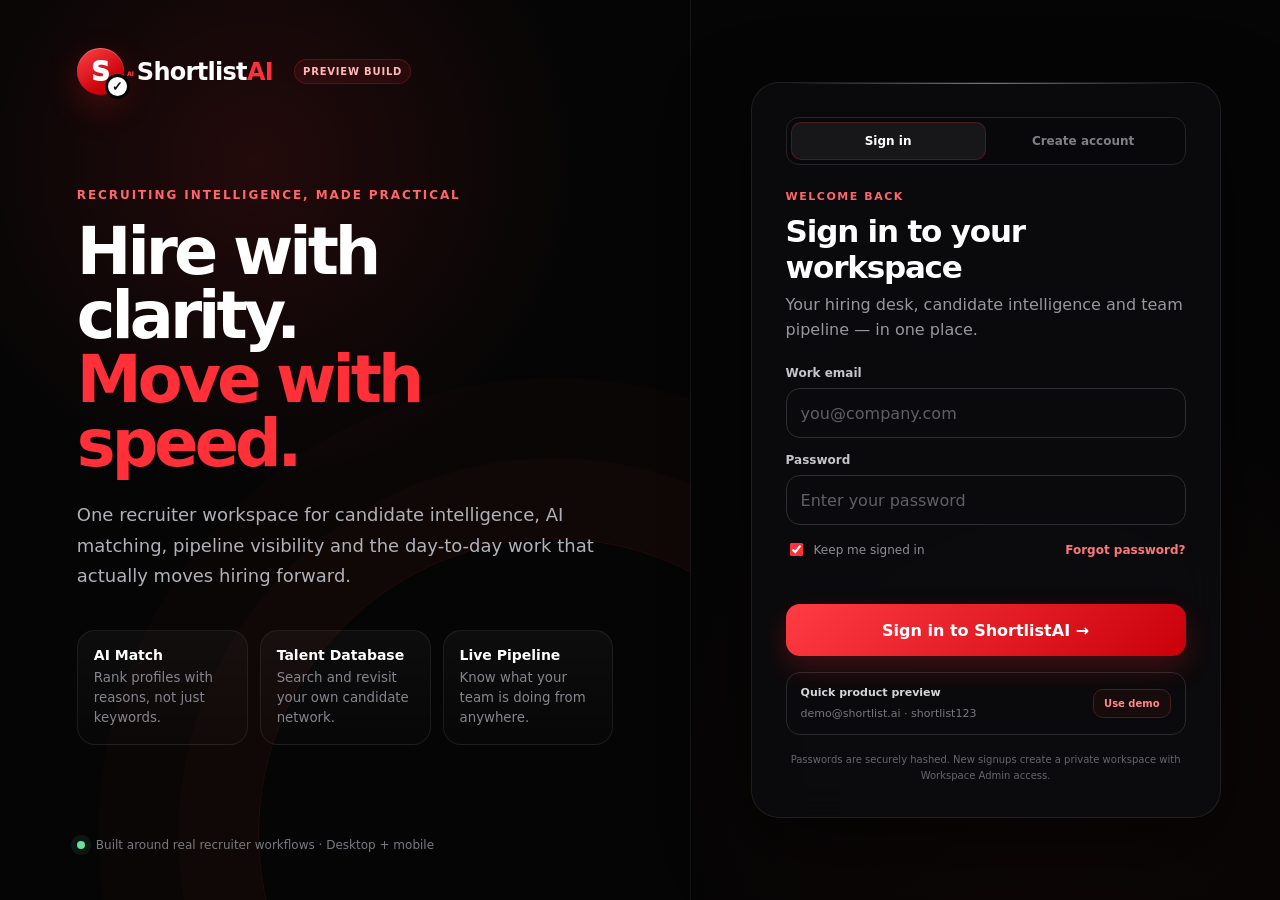
==== commit a8711693: "Add forgot password UI to login page" ====
--- a/static/login.html
+++ b/static/login.html
@@ -9,7 +9,7 @@
 <link rel="icon" type="image/png" sizes="192x192" href="/static/icons/icon-192-v3.png"/>
 <style>
 :root{--bg:#050505;--panel:#0c0c0e;--line:#29292e;--text:#fff;--muted:#97979f;--red:#ff3038;--green:#69df9b;--shadow:0 28px 80px rgba(0,0,0,.55);--mx:20%;--my:18%}
-*{box-sizing:border-box}html,body{margin:0;min-height:100%;background:#050505;color:var(--text);font-family:Inter,ui-sans-serif,system-ui,-apple-system,BlinkMacSystemFont,"Segoe UI",sans-serif}body{min-height:100vh;overflow-x:hidden;background:radial-gradient(750px circle at var(--mx) var(--my),rgba(255,48,56,.12),transparent 44%),radial-gradient(900px circle at 82% 85%,rgba(255,48,56,.045),transparent 48%),#050505}button,input{font:inherit}button{cursor:pointer}.shell{min-height:100vh;display:grid;grid-template-columns:minmax(0,1.08fr) minmax(440px,.92fr)}.story{position:relative;padding:48px clamp(42px,6vw,86px);display:flex;flex-direction:column;overflow:hidden;border-right:1px solid rgba(255,255,255,.065)}.story:after{content:"";position:absolute;inset:auto -160px -230px auto;width:590px;height:590px;border:1px solid rgba(255,48,56,.12);border-radius:50%;box-shadow:0 0 0 80px rgba(255,48,56,.025),0 0 0 160px rgba(255,48,56,.018);pointer-events:none}.brand{display:flex;align-items:center;gap:13px;position:relative;z-index:2}.brand-mark{width:47px;height:47px;border-radius:50%;display:grid;place-items:center;position:relative;background:linear-gradient(145deg,#ff4148,#c90009 72%);box-shadow:0 12px 34px rgba(255,35,44,.24),inset 0 1px 0 rgba(255,255,255,.28)}.brand-s{font-size:26px;font-weight:950;letter-spacing:-2px;line-height:1;transform:translateX(-1px)}.brand-check{position:absolute;right:-6px;bottom:-4px;width:25px;height:25px;border-radius:50%;background:#fff;color:#111;display:grid;place-items:center;font-size:13px;font-weight:950;border:3px solid #050505}.brand-check small{position:absolute;font-size:6px;color:var(--red);font-weight:950;right:-7px;top:-7px}.brand-name{font-size:24px;font-weight:900;letter-spacing:-.7px}.brand-name span{color:var(--red)}.preview-badge{margin-left:8px;color:#ffb7ba;background:rgba(255,48,56,.09);border:1px solid rgba(255,48,56,.22);font-size:10px;font-weight:850;text-transform:uppercase;letter-spacing:.08em;border-radius:999px;padding:6px 8px}.hero{margin:auto 0;max-width:760px;position:relative;z-index:2}.kicker{color:#ff656b;font-size:12px;text-transform:uppercase;letter-spacing:.16em;font-weight:900;margin-bottom:18px}.hero h1{font-size:clamp(46px,5.1vw,76px);line-height:.98;letter-spacing:-4px;margin:0 0 24px;max-width:740px}.hero h1 em{font-style:normal;color:var(--red)}.hero p{color:#b1b1b9;font-size:18px;line-height:1.7;max-width:620px;margin:0}.feature-strip{display:grid;grid-template-columns:repeat(3,1fr);gap:12px;margin-top:38px;max-width:680px}.mini{border:1px solid rgba(255,255,255,.075);background:linear-gradient(180deg,rgba(255,255,255,.035),rgba(255,255,255,.012));border-radius:18px;padding:16px}.mini b{display:block;font-size:14px;margin-bottom:4px}.mini small{color:#85858e;line-height:1.45}.trust{display:flex;align-items:center;gap:11px;color:#797982;font-size:12px;position:relative;z-index:2}.pulse{width:8px;height:8px;border-radius:50%;background:var(--green);box-shadow:0 0 0 6px rgba(105,223,155,.08)}.login-side{display:grid;place-items:center;padding:34px}.login-card{width:min(470px,100%);background:rgba(12,12,14,.9);border:1px solid rgba(255,255,255,.085);border-radius:28px;padding:34px;box-shadow:var(--shadow);backdrop-filter:blur(18px);position:relative;overflow:hidden}.login-card:before{content:"";position:absolute;left:32px;right:32px;top:0;height:1px;background:linear-gradient(90deg,transparent,rgba(255,77,85,.9),transparent)}.mobile-brand{display:none;margin-bottom:26px}.tabs{display:grid;grid-template-columns:1fr 1fr;background:#08080a;border:1px solid #242429;border-radius:13px;padding:4px;margin-bottom:25px}.tab{border:0;background:transparent;color:#7f7f88;border-radius:10px;height:38px;font-size:12px;font-weight:850}.tab.active{background:#17171a;color:#fff;box-shadow:inset 0 0 0 1px rgba(255,48,56,.22)}.eyebrow{font-size:11px;color:#ff666c;text-transform:uppercase;letter-spacing:.14em;font-weight:900;margin-bottom:10px}.login-card h2{font-size:31px;letter-spacing:-1.2px;margin:0 0 8px}.sub{color:var(--muted);margin:0 0 24px;line-height:1.55}.field{margin-bottom:15px}.field label{display:block;color:#c5c5cb;font-size:12px;font-weight:800;margin-bottom:8px}.input-wrap{position:relative}.input-wrap input{width:100%;height:50px;background:#0a0a0c;border:1px solid #2e2e33;border-radius:14px;color:#fff;outline:none;padding:0 14px;transition:.2s ease}.input-wrap input::placeholder{color:#5f5f67}.input-wrap input:focus{border-color:#b6282e;box-shadow:0 0 0 4px rgba(255,48,56,.09);background:#0d0d0f}.form-row{display:flex;align-items:center;justify-content:space-between;gap:12px;margin:3px 0 19px;color:#8d8d95;font-size:12px}.remember{display:flex;align-items:center;gap:8px}.remember input{accent-color:var(--red)}.submit{width:100%;height:52px;border:0;border-radius:14px;color:#fff;font-weight:900;background:linear-gradient(135deg,#ff3b43,#c90009);box-shadow:0 12px 28px rgba(255,31,40,.22)}.demo{margin-top:16px;border:1px solid #29292e;background:#0a0a0c;border-radius:14px;padding:13px 14px;display:flex;align-items:center;justify-content:space-between;gap:12px}.demo b{display:block;font-size:11px;color:#d4d4d8;margin-bottom:3px}.demo span{color:#777780;font-size:11px}.demo button{border:1px solid #442023;background:#180b0c;color:#ff878b;border-radius:10px;padding:8px 10px;font-size:10px;font-weight:850}.fineprint{margin:17px 3px 0;color:#66666f;font-size:10px;line-height:1.55;text-align:center}.error{min-height:18px;color:#ff777d;font-size:11px;font-weight:750;margin:-2px 0 10px;text-align:center}.success{color:#83e7aa}.hidden{display:none!important}.view-toggle{display:none;position:fixed;top:13px;right:13px;z-index:100;border:1px solid #492025;background:rgba(9,9,10,.92);color:#fff;border-radius:999px;padding:9px 12px;font-size:10px;font-weight:850}
+*{box-sizing:border-box}html,body{margin:0;min-height:100%;background:#050505;color:var(--text);font-family:Inter,ui-sans-serif,system-ui,-apple-system,BlinkMacSystemFont,"Segoe UI",sans-serif}body{min-height:100vh;overflow-x:hidden;background:radial-gradient(750px circle at var(--mx) var(--my),rgba(255,48,56,.12),transparent 44%),radial-gradient(900px circle at 82% 85%,rgba(255,48,56,.045),transparent 48%),#050505}button,input{font:inherit}button{cursor:pointer}.shell{min-height:100vh;display:grid;grid-template-columns:minmax(0,1.08fr) minmax(440px,.92fr)}.story{position:relative;padding:48px clamp(42px,6vw,86px);display:flex;flex-direction:column;overflow:hidden;border-right:1px solid rgba(255,255,255,.065)}.story:after{content:"";position:absolute;inset:auto -160px -230px auto;width:590px;height:590px;border:1px solid rgba(255,48,56,.12);border-radius:50%;box-shadow:0 0 0 80px rgba(255,48,56,.025),0 0 0 160px rgba(255,48,56,.018);pointer-events:none}.brand{display:flex;align-items:center;gap:13px;position:relative;z-index:2}.brand-mark{width:47px;height:47px;border-radius:50%;display:grid;place-items:center;position:relative;background:linear-gradient(145deg,#ff4148,#c90009 72%);box-shadow:0 12px 34px rgba(255,35,44,.24),inset 0 1px 0 rgba(255,255,255,.28)}.brand-s{font-size:26px;font-weight:950;letter-spacing:-2px;line-height:1;transform:translateX(-1px)}.brand-check{position:absolute;right:-6px;bottom:-4px;width:25px;height:25px;border-radius:50%;background:#fff;color:#111;display:grid;place-items:center;font-size:13px;font-weight:950;border:3px solid #050505}.brand-check small{position:absolute;font-size:6px;color:var(--red);font-weight:950;right:-7px;top:-7px}.brand-name{font-size:24px;font-weight:900;letter-spacing:-.7px}.brand-name span{color:var(--red)}.preview-badge{margin-left:8px;color:#ffb7ba;background:rgba(255,48,56,.09);border:1px solid rgba(255,48,56,.22);font-size:10px;font-weight:850;text-transform:uppercase;letter-spacing:.08em;border-radius:999px;padding:6px 8px}.hero{margin:auto 0;max-width:760px;position:relative;z-index:2}.kicker{color:#ff656b;font-size:12px;text-transform:uppercase;letter-spacing:.16em;font-weight:900;margin-bottom:18px}.hero h1{font-size:clamp(46px,5.1vw,76px);line-height:.98;letter-spacing:-4px;margin:0 0 24px;max-width:740px}.hero h1 em{font-style:normal;color:var(--red)}.hero p{color:#b1b1b9;font-size:18px;line-height:1.7;max-width:620px;margin:0}.feature-strip{display:grid;grid-template-columns:repeat(3,1fr);gap:12px;margin-top:38px;max-width:680px}.mini{border:1px solid rgba(255,255,255,.075);background:linear-gradient(180deg,rgba(255,255,255,.035),rgba(255,255,255,.012));border-radius:18px;padding:16px}.mini b{display:block;font-size:14px;margin-bottom:4px}.mini small{color:#85858e;line-height:1.45}.trust{display:flex;align-items:center;gap:11px;color:#797982;font-size:12px;position:relative;z-index:2}.pulse{width:8px;height:8px;border-radius:50%;background:var(--green);box-shadow:0 0 0 6px rgba(105,223,155,.08)}.login-side{display:grid;place-items:center;padding:34px}.login-card{width:min(470px,100%);background:rgba(12,12,14,.9);border:1px solid rgba(255,255,255,.085);border-radius:28px;padding:34px;box-shadow:var(--shadow);backdrop-filter:blur(18px);position:relative;overflow:hidden}.login-card:before{content:"";position:absolute;left:32px;right:32px;top:0;height:1px;background:linear-gradient(90deg,transparent,rgba(255,77,85,.9),transparent)}.mobile-brand{display:none;margin-bottom:26px}.tabs{display:grid;grid-template-columns:1fr 1fr;background:#08080a;border:1px solid #242429;border-radius:13px;padding:4px;margin-bottom:25px}.tab{border:0;background:transparent;color:#7f7f88;border-radius:10px;height:38px;font-size:12px;font-weight:850}.tab.active{background:#17171a;color:#fff;box-shadow:inset 0 0 0 1px rgba(255,48,56,.22)}.eyebrow{font-size:11px;color:#ff666c;text-transform:uppercase;letter-spacing:.14em;font-weight:900;margin-bottom:10px}.login-card h2{font-size:31px;letter-spacing:-1.2px;margin:0 0 8px}.sub{color:var(--muted);margin:0 0 24px;line-height:1.55}.field{margin-bottom:15px}.field label{display:block;color:#c5c5cb;font-size:12px;font-weight:800;margin-bottom:8px}.input-wrap{position:relative}.input-wrap input{width:100%;height:50px;background:#0a0a0c;border:1px solid #2e2e33;border-radius:14px;color:#fff;outline:none;padding:0 14px;transition:.2s ease}.input-wrap input::placeholder{color:#5f5f67}.input-wrap input:focus{border-color:#b6282e;box-shadow:0 0 0 4px rgba(255,48,56,.09);background:#0d0d0f}.form-row{display:flex;align-items:center;justify-content:space-between;gap:12px;margin:3px 0 19px;color:#8d8d95;font-size:12px}.remember{display:flex;align-items:center;gap:8px}.remember input{accent-color:var(--red)}.link-btn{border:0;background:transparent;color:#ff777d;padding:0;font-size:12px;font-weight:800;text-decoration:none}.link-btn:hover{color:#ff9b9f;text-decoration:underline}.back-row{margin:17px 0 0;text-align:center}.submit{width:100%;height:52px;border:0;border-radius:14px;color:#fff;font-weight:900;background:linear-gradient(135deg,#ff3b43,#c90009);box-shadow:0 12px 28px rgba(255,31,40,.22)}.demo{margin-top:16px;border:1px solid #29292e;background:#0a0a0c;border-radius:14px;padding:13px 14px;display:flex;align-items:center;justify-content:space-between;gap:12px}.demo b{display:block;font-size:11px;color:#d4d4d8;margin-bottom:3px}.demo span{color:#777780;font-size:11px}.demo button{border:1px solid #442023;background:#180b0c;color:#ff878b;border-radius:10px;padding:8px 10px;font-size:10px;font-weight:850}.fineprint{margin:17px 3px 0;color:#66666f;font-size:10px;line-height:1.55;text-align:center}.error{min-height:18px;color:#ff777d;font-size:11px;font-weight:750;margin:-2px 0 10px;text-align:center}.success{color:#83e7aa}.hidden{display:none!important}.view-toggle{display:none;position:fixed;top:13px;right:13px;z-index:100;border:1px solid #492025;background:rgba(9,9,10,.92);color:#fff;border-radius:999px;padding:9px 12px;font-size:10px;font-weight:850}
 @media(max-width:900px){.shell{display:block}.story{display:none}.login-side{min-height:100vh;padding:22px 16px}.login-card{padding:27px 20px 24px;border-radius:23px}.mobile-brand{display:flex}.view-toggle{display:block}.force-desktop{min-width:1160px;overflow-x:auto}.force-desktop .shell{display:grid;grid-template-columns:minmax(0,1.08fr) minmax(440px,.92fr);min-height:100vh}.force-desktop .story{display:flex;min-height:100vh}.force-desktop .login-side{min-height:100vh;padding:34px}.force-desktop .mobile-brand{display:none}}
 </style>
 </head>
@@ -23,27 +23,34 @@
 </section>
 <section class="login-side"><div class="login-card">
 <div class="mobile-brand brand"><div class="brand-mark"><span class="brand-s">S</span><span class="brand-check">✓<small>AI</small></span></div><div class="brand-name">Shortlist<span>AI</span></div></div>
-<div class="tabs"><button id="signInTab" class="tab active" type="button">Sign in</button><button id="createTab" class="tab" type="button">Create account</button></div>
+<div id="authTabs" class="tabs"><button id="signInTab" class="tab active" type="button">Sign in</button><button id="createTab" class="tab" type="button">Create account</button></div>
 <div id="loginPane"><div class="eyebrow">Welcome back</div><h2>Sign in to your workspace</h2><p class="sub">Your hiring desk, candidate intelligence and team pipeline — in one place.</p>
-<form id="loginForm" novalidate><div class="field"><label for="email">Work email</label><div class="input-wrap"><input id="email" type="email" autocomplete="username" placeholder="you@company.com"/></div></div><div class="field"><label for="password">Password</label><div class="input-wrap"><input id="password" type="password" autocomplete="current-password" placeholder="Enter your password"/></div></div><div class="form-row"><label class="remember"><input id="remember" type="checkbox" checked/> Keep me signed in</label></div><div id="loginError" class="error" aria-live="polite"></div><button class="submit" type="submit">Sign in to ShortlistAI →</button></form>
+<form id="loginForm" novalidate><div class="field"><label for="email">Work email</label><div class="input-wrap"><input id="email" type="email" autocomplete="username" placeholder="you@company.com"/></div></div><div class="field"><label for="password">Password</label><div class="input-wrap"><input id="password" type="password" autocomplete="current-password" placeholder="Enter your password"/></div></div><div class="form-row"><label class="remember"><input id="remember" type="checkbox" checked/> Keep me signed in</label><button id="forgotPassword" class="link-btn" type="button">Forgot password?</button></div><div id="loginError" class="error" aria-live="polite"></div><button class="submit" type="submit">Sign in to ShortlistAI →</button></form>
 <div class="demo"><div><b>Quick product preview</b><span>demo@shortlist.ai · shortlist123</span></div><button id="fillDemo" type="button">Use demo</button></div></div>
 <div id="createPane" class="hidden"><div class="eyebrow">Get started</div><h2>Create your workspace</h2><p class="sub">Create your account and become the Workspace Admin.</p>
 <form id="createForm" novalidate><div class="field"><label for="fullName">Full name</label><div class="input-wrap"><input id="fullName" autocomplete="name" placeholder="Your full name"/></div></div><div class="field"><label for="workEmail">Work email</label><div class="input-wrap"><input id="workEmail" type="email" autocomplete="email" placeholder="you@company.com"/></div></div><div class="field"><label for="workspaceName">Company / Workspace name</label><div class="input-wrap"><input id="workspaceName" autocomplete="organization" placeholder="Example: Acme Hiring"/></div></div><div class="field"><label for="newPassword">Password</label><div class="input-wrap"><input id="newPassword" type="password" autocomplete="new-password" placeholder="Minimum 8 characters, letter + number"/></div></div><div class="field"><label for="confirmPassword">Confirm password</label><div class="input-wrap"><input id="confirmPassword" type="password" autocomplete="new-password" placeholder="Re-enter password"/></div></div><div id="createError" class="error" aria-live="polite"></div><button class="submit" type="submit">Create account →</button></form></div>
+<div id="forgotPane" class="hidden"><div class="eyebrow">Account recovery</div><h2>Reset your password</h2><p class="sub">Enter your work email and we’ll send you a secure reset link valid for 30 minutes.</p>
+<form id="forgotForm" novalidate><div class="field"><label for="forgotEmail">Work email</label><div class="input-wrap"><input id="forgotEmail" type="email" autocomplete="email" placeholder="you@company.com"/></div></div><div id="forgotError" class="error" aria-live="polite"></div><button class="submit" type="submit">Send reset link →</button></form><div class="back-row"><button class="link-btn backToSignIn" type="button">← Back to sign in</button></div></div>
+<div id="resetPane" class="hidden"><div class="eyebrow">Choose a new password</div><h2>Create a new password</h2><p class="sub">Use at least 8 characters with at least one letter and one number.</p>
+<form id="resetForm" novalidate><div class="field"><label for="resetPassword">New password</label><div class="input-wrap"><input id="resetPassword" type="password" autocomplete="new-password" placeholder="Minimum 8 characters, letter + number"/></div></div><div class="field"><label for="resetConfirm">Confirm password</label><div class="input-wrap"><input id="resetConfirm" type="password" autocomplete="new-password" placeholder="Re-enter password"/></div></div><div id="resetError" class="error" aria-live="polite"></div><button class="submit" type="submit">Update password →</button></form><div class="back-row"><button class="link-btn backToSignIn" type="button">← Back to sign in</button></div></div>
 <div class="fineprint">Passwords are securely hashed. New signups create a private workspace with Workspace Admin access.</div>
 </div></section></div>
 <script>
-const $=id=>document.getElementById(id);const SESSION_KEY='shortlistai-auth-session';
+const $=id=>document.getElementById(id);const SESSION_KEY='shortlistai-auth-session';let resetToken='';
 window.addEventListener('pointermove',e=>{document.documentElement.style.setProperty('--mx',`${(e.clientX/window.innerWidth)*100}%`);document.documentElement.style.setProperty('--my',`${(e.clientY/window.innerHeight)*100}%`)});
-function setMode(mode){const create=mode==='create';$('loginPane').classList.toggle('hidden',create);$('createPane').classList.toggle('hidden',!create);$('signInTab').classList.toggle('active',!create);$('createTab').classList.toggle('active',create);document.title=(create?'Create account':'Sign in')+' · ShortlistAI'}
-$('signInTab').onclick=()=>setMode('login');$('createTab').onclick=()=>setMode('create');
+function setMode(mode){const panes={login:'loginPane',create:'createPane',forgot:'forgotPane',reset:'resetPane'};Object.values(panes).forEach(id=>$(id).classList.add('hidden'));$(panes[mode]||panes.login).classList.remove('hidden');const standard=mode==='login'||mode==='create';$('authTabs').classList.toggle('hidden',!standard);$('signInTab').classList.toggle('active',mode==='login');$('createTab').classList.toggle('active',mode==='create');const titles={login:'Sign in',create:'Create account',forgot:'Forgot password',reset:'Reset password'};document.title=(titles[mode]||titles.login)+' · ShortlistAI'}
+$('signInTab').onclick=()=>setMode('login');$('createTab').onclick=()=>setMode('create');$('forgotPassword').onclick=()=>{$('forgotEmail').value=$('email').value.trim();setMode('forgot')};document.querySelectorAll('.backToSignIn').forEach(btn=>btn.onclick=()=>{history.replaceState({},'',location.pathname);resetToken='';setMode('login')});
 function message(id,msg,ok=false){const el=$(id);el.textContent=msg;el.classList.toggle('success',ok)}
 async function post(url,body){const r=await fetch(url,{method:'POST',headers:{'Content-Type':'application/json'},body:JSON.stringify(body)});let data={};try{data=await r.json()}catch{}if(!r.ok)throw new Error(data.detail||'Something went wrong.');return data}
 function saveSession(data,remember=true){const value=JSON.stringify({token:data.token,user:data.user,workspace:data.workspace,ts:Date.now()});(remember?localStorage:sessionStorage).setItem(SESSION_KEY,value);localStorage.removeItem('shortlistai-preview-session')}
 $('fillDemo').onclick=()=>{$('email').value='demo@shortlist.ai';$('password').value='shortlist123';message('loginError','Demo access ready.',true)};
 $('loginForm').onsubmit=async e=>{e.preventDefault();const email=$('email').value.trim(),password=$('password').value,remember=$('remember').checked;if(!/^\S+@\S+\.\S+$/.test(email)){message('loginError','Enter a valid work email.');return}try{message('loginError','Signing in…',true);const data=await post('/api/auth/login',{email,password,remember});saveSession(data,remember);location.href='/app'}catch(err){message('loginError',err.message)}};
 $('createForm').onsubmit=async e=>{e.preventDefault();const payload={full_name:$('fullName').value.trim(),email:$('workEmail').value.trim(),workspace_name:$('workspaceName').value.trim(),password:$('newPassword').value,confirm_password:$('confirmPassword').value};if(payload.password!==payload.confirm_password){message('createError','Passwords do not match.');return}try{message('createError','Creating your workspace…',true);const data=await post('/api/auth/register',payload);saveSession(data,true);message('createError','Account created. Opening your workspace…',true);setTimeout(()=>location.href='/app',300)}catch(err){message('createError',err.message)}};
+$('forgotForm').onsubmit=async e=>{e.preventDefault();const email=$('forgotEmail').value.trim();if(!/^\S+@\S+\.\S+$/.test(email)){message('forgotError','Enter a valid work email.');return}try{message('forgotError','Sending reset link…',true);const data=await post('/api/auth/forgot-password',{email});message('forgotError',data.message||'If an account exists for that email, a reset link has been sent.',true)}catch(err){message('forgotError',err.message)}};
+$('resetForm').onsubmit=async e=>{e.preventDefault();const password=$('resetPassword').value,confirm_password=$('resetConfirm').value;if(password!==confirm_password){message('resetError','Passwords do not match.');return}try{message('resetError','Updating password…',true);const data=await post('/api/auth/reset-password',{token:resetToken,password,confirm_password});message('resetError',data.message||'Password updated.',true);setTimeout(()=>{history.replaceState({},'',location.pathname);resetToken='';setMode('login');message('loginError','Password updated. Sign in with your new password.',true)},900)}catch(err){message('resetError',err.message)}};
+const params=new URLSearchParams(location.search);resetToken=params.get('reset_token')||'';if(resetToken)setMode('reset');
 function syncView(){const mobile=matchMedia('(max-width:900px)').matches,desktop=mobile&&localStorage.getItem('shortlistai-login-view')==='desktop';document.body.classList.toggle('force-desktop',desktop);$('viewToggle').textContent=desktop?'Mobile View':'Desktop View'}
 $('viewToggle').onclick=()=>{const desktop=document.body.classList.contains('force-desktop');localStorage.setItem('shortlistai-login-view',desktop?'mobile':'desktop');syncView();scrollTo({top:0,left:0,behavior:'smooth'})};addEventListener('resize',syncView);syncView();
 </script>
 <script>if('serviceWorker' in navigator)window.addEventListener('load',()=>navigator.serviceWorker.register('/sw.js',{scope:'/'}).catch(()=>{}));</script>
-</body></html>
+</body></html>
